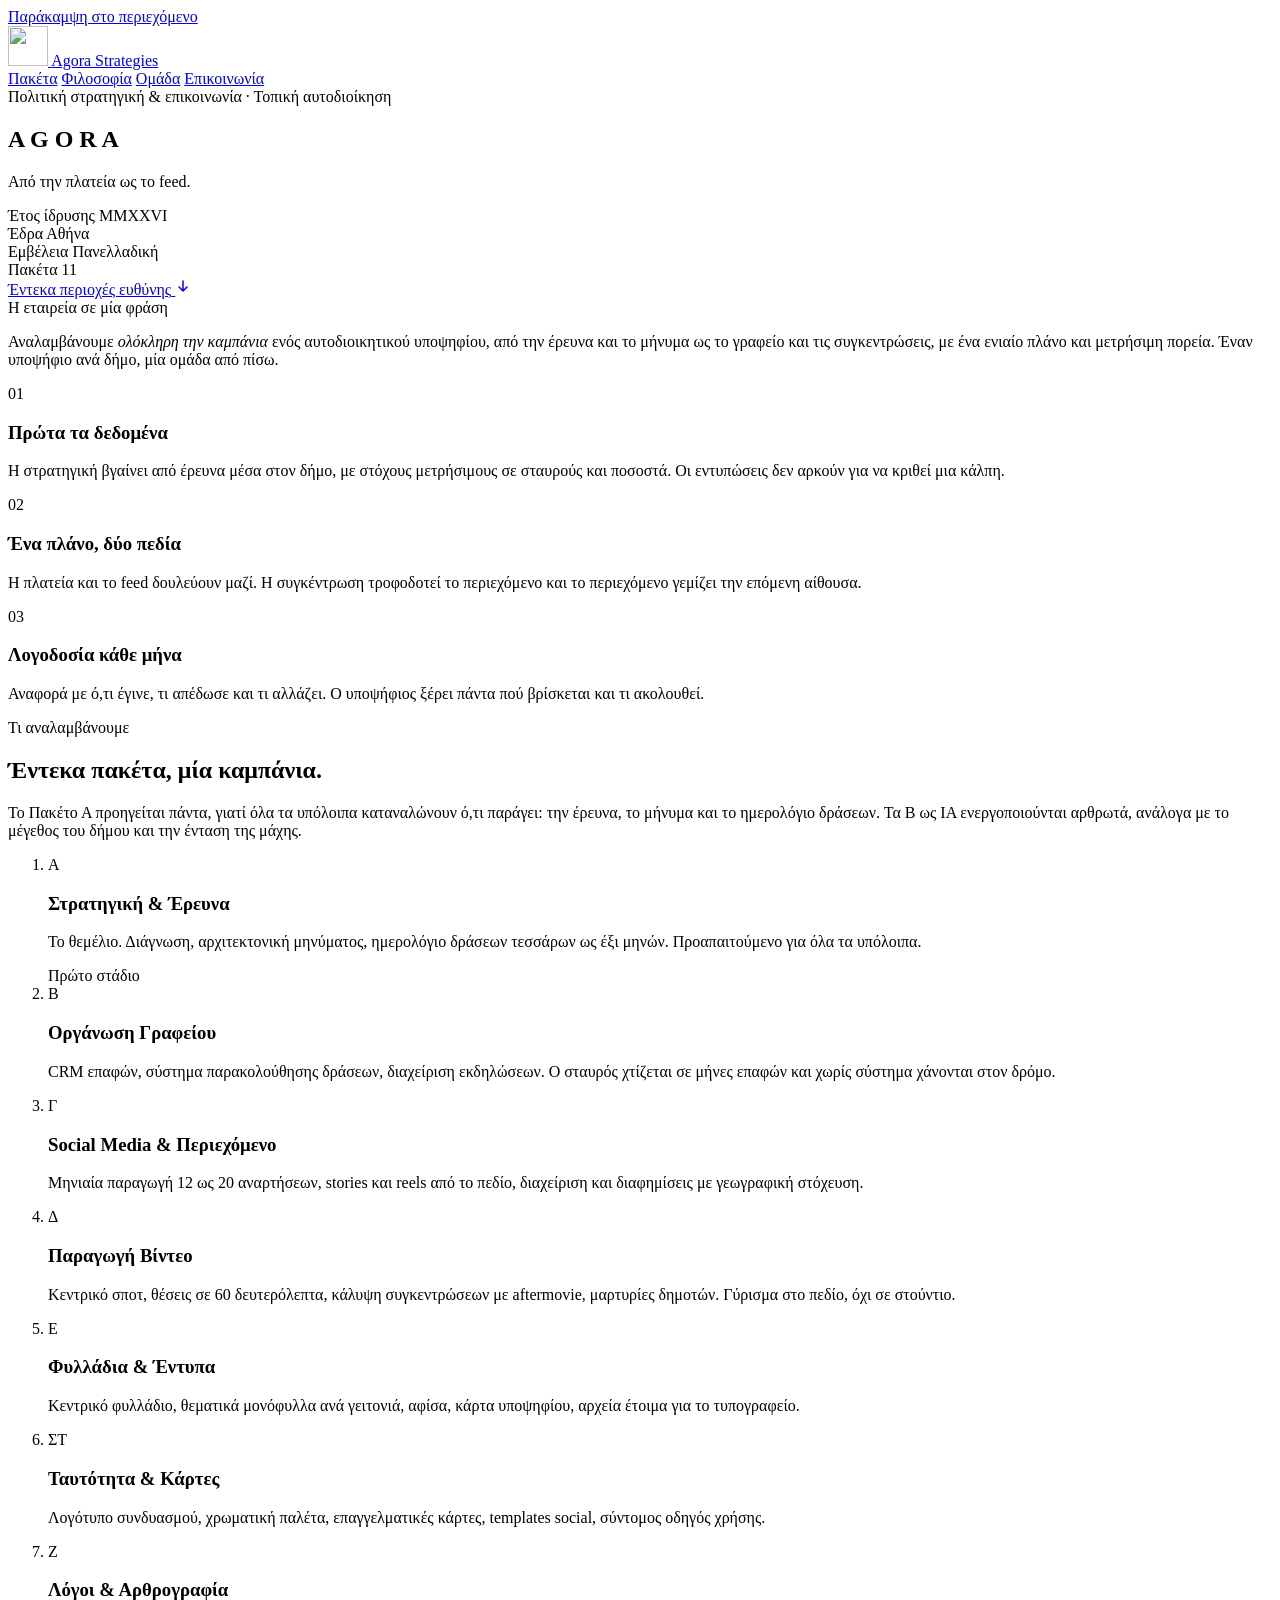
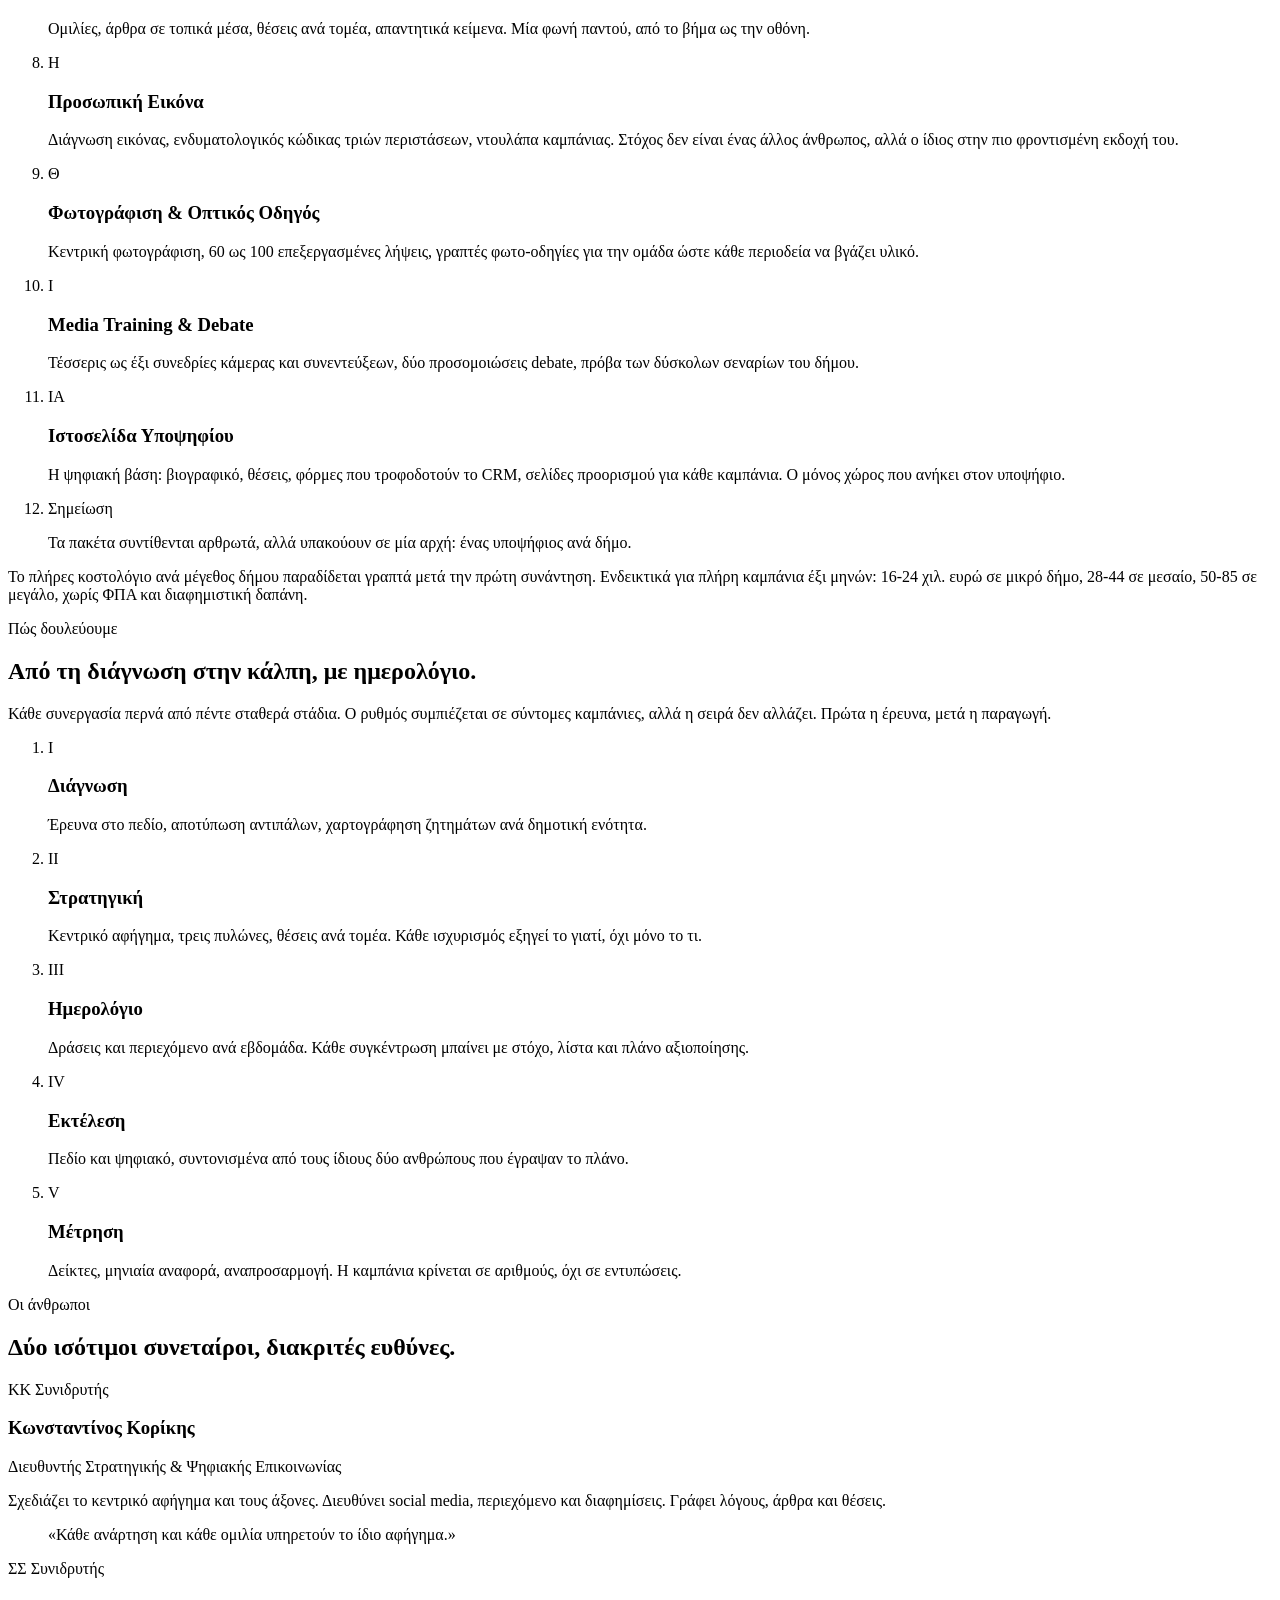
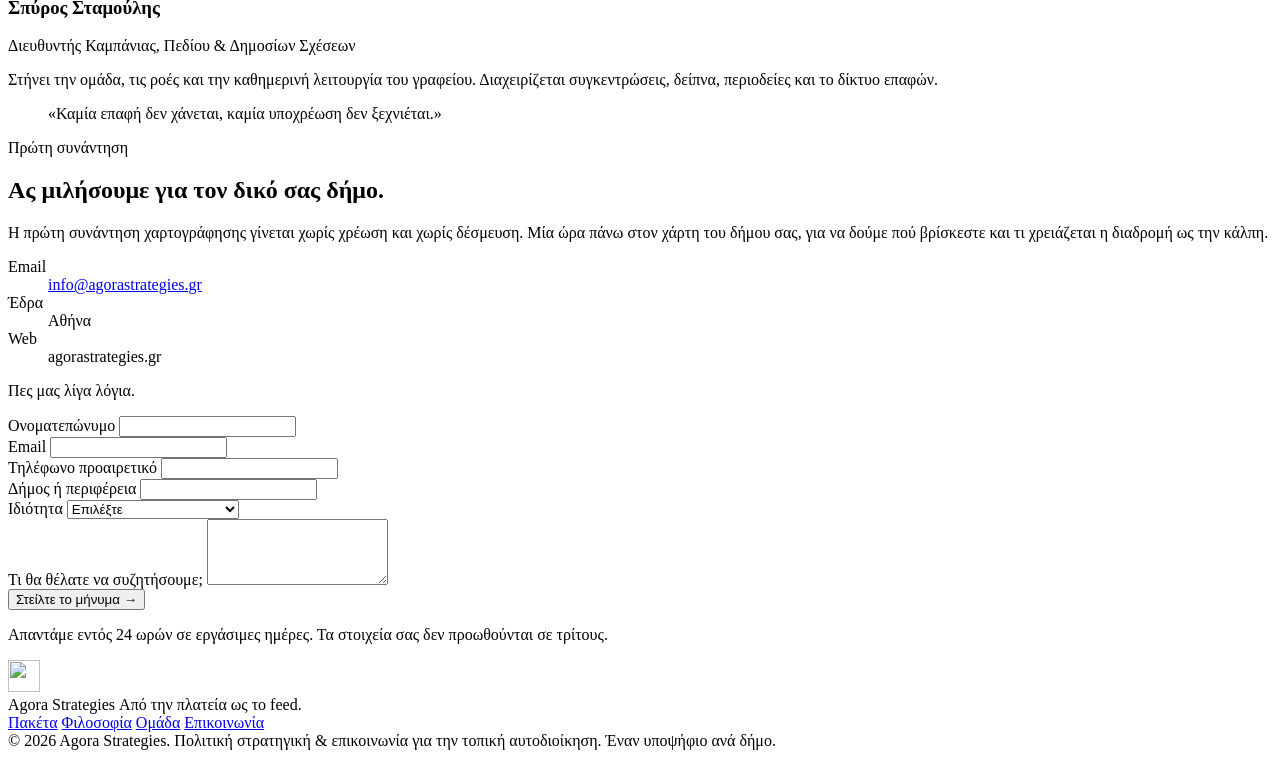
==== site/index.html @ f49c99e2 "Initial commit via Netlify [skip ci]" ====
<!doctype html>
<html lang="el">
<head>
<meta charset="utf-8">
<meta name="viewport" content="width=device-width,initial-scale=1">
<title>AGORA Strategies — Πολιτική στρατηγική και επικοινωνία για την τοπική αυτοδιοίκηση</title>
<meta name="description" content="Η AGORA Strategies αναλαμβάνει ολόκληρη την καμπάνια ενός αυτοδιοικητικού υποψηφίου, από την έρευνα και το μήνυμα ως το γραφείο και τις συγκεντρώσεις. Από την πλατεία ως το feed.">
<meta property="og:title" content="AGORA Strategies">
<meta property="og:description" content="Πολιτική στρατηγική και επικοινωνία για την τοπική αυτοδιοίκηση. Από την πλατεία ως το feed.">
<meta property="og:image" content="/icon-fullcolor.png">
<link rel="icon" type="image/png" href="/icon-petrol.png">
<link rel="preconnect" href="https://fonts.googleapis.com">
<link rel="preconnect" href="https://fonts.gstatic.com" crossorigin>
<link href="https://fonts.googleapis.com/css2?family=Fraunces:opsz,wght@9..144,300;9..144,400;9..144,500;9..144,600;9..144,700&family=Inter:wght@400;500;600&family=JetBrains+Mono:wght@400;500&display=swap" rel="stylesheet">
<link rel="stylesheet" href="/styles.css">
</head>
<body>

<a href="#main" class="skip">Παράκαμψη στο περιεχόμενο</a>

<header class="nav" role="banner">
  <a href="#" class="nav__brand" aria-label="AGORA Strategies, αρχική">
    <img src="/icon-petrol.png" alt="" width="40" height="40">
    <span>Agora Strategies</span>
  </a>
  <nav class="nav__links" aria-label="Κύρια πλοήγηση">
    <a href="#packages">Πακέτα</a>
    <a href="#approach">Φιλοσοφία</a>
    <a href="#team">Ομάδα</a>
    <a href="#contact">Επικοινωνία</a>
  </nav>
</header>

<main id="main">

<!-- HERO: τυπογραφική πλατεία -->
<section class="hero" aria-labelledby="hero-title">
  <div class="hero__plinth" aria-hidden="true">
    <div class="grid-overlay"></div>
  </div>
  <div class="hero__inner">
    <div class="hero__label">
      <span class="dot"></span>
      <span>Πολιτική στρατηγική &amp; επικοινωνία</span>
      <span class="hero__label-sep">·</span>
      <span>Τοπική αυτοδιοίκηση</span>
    </div>
    <h1 id="hero-title" class="hero__word" aria-label="Agora Strategies">
      <span class="hero__word-glyph" data-i="1">A</span>
      <span class="hero__word-glyph" data-i="2">G</span>
      <span class="hero__word-glyph" data-i="3">O</span>
      <span class="hero__word-glyph" data-i="4">R</span>
      <span class="hero__word-glyph" data-i="5">A</span>
    </h1>
    <p class="hero__tagline">Από την πλατεία ως το feed.</p>
    <div class="hero__meta">
      <div class="hero__meta-block">
        <span class="meta-label">Έτος ίδρυσης</span>
        <span class="meta-value">MMXXVI</span>
      </div>
      <div class="hero__meta-block">
        <span class="meta-label">Έδρα</span>
        <span class="meta-value">Αθήνα</span>
      </div>
      <div class="hero__meta-block">
        <span class="meta-label">Εμβέλεια</span>
        <span class="meta-value">Πανελλαδική</span>
      </div>
      <div class="hero__meta-block">
        <span class="meta-label">Πακέτα</span>
        <span class="meta-value">11</span>
      </div>
    </div>
    <a href="#packages" class="hero__cue">
      <span>Έντεκα περιοχές ευθύνης</span>
      <svg width="16" height="16" viewBox="0 0 16 16" aria-hidden="true"><path d="M8 2v10m0 0l4-4m-4 4l-4-4" stroke="currentColor" stroke-width="1.5" fill="none" stroke-linecap="round" stroke-linejoin="round"/></svg>
    </a>
  </div>
</section>

<!-- THESIS: μία φράση που λέει ποιοι είμαστε -->
<section class="thesis" aria-labelledby="thesis-title">
  <div class="thesis__inner">
    <span class="kicker">Η εταιρεία σε μία φράση</span>
    <p id="thesis-title" class="thesis__body">
      Αναλαμβάνουμε <em>ολόκληρη την καμπάνια</em> ενός αυτοδιοικητικού υποψηφίου, από την έρευνα και το μήνυμα ως το γραφείο και τις συγκεντρώσεις, με ένα ενιαίο πλάνο και μετρήσιμη πορεία. Έναν υποψήφιο ανά δήμο, μία ομάδα από πίσω.
    </p>
    <div class="thesis__pillars">
      <div class="pillar">
        <span class="pillar__no">01</span>
        <h3>Πρώτα τα δεδομένα</h3>
        <p>Η στρατηγική βγαίνει από έρευνα μέσα στον δήμο, με στόχους μετρήσιμους σε σταυρούς και ποσοστά. Οι εντυπώσεις δεν αρκούν για να κριθεί μια κάλπη.</p>
      </div>
      <div class="pillar">
        <span class="pillar__no">02</span>
        <h3>Ένα πλάνο, δύο πεδία</h3>
        <p>Η πλατεία και το feed δουλεύουν μαζί. Η συγκέντρωση τροφοδοτεί το περιεχόμενο και το περιεχόμενο γεμίζει την επόμενη αίθουσα.</p>
      </div>
      <div class="pillar">
        <span class="pillar__no">03</span>
        <h3>Λογοδοσία κάθε μήνα</h3>
        <p>Αναφορά με ό,τι έγινε, τι απέδωσε και τι αλλάζει. Ο υποψήφιος ξέρει πάντα πού βρίσκεται και τι ακολουθεί.</p>
      </div>
    </div>
  </div>
</section>

<!-- PACKAGES: 11 πακέτα ως κατάλογος -->
<section class="packages" id="packages" aria-labelledby="packages-title">
  <div class="packages__head">
    <span class="kicker kicker--terra">Τι αναλαμβάνουμε</span>
    <h2 id="packages-title">Έντεκα πακέτα, μία καμπάνια.</h2>
    <p class="packages__intro">Το Πακέτο Α προηγείται πάντα, γιατί όλα τα υπόλοιπα καταναλώνουν ό,τι παράγει: την έρευνα, το μήνυμα και το ημερολόγιο δράσεων. Τα Β ως ΙΑ ενεργοποιούνται αρθρωτά, ανάλογα με το μέγεθος του δήμου και την ένταση της μάχης.</p>
  </div>
  <ol class="packages__list" role="list">
    <li class="pkg pkg--anchor">
      <span class="pkg__letter">Α</span>
      <h3 class="pkg__title">Στρατηγική &amp; Έρευνα</h3>
      <p class="pkg__body">Το θεμέλιο. Διάγνωση, αρχιτεκτονική μηνύματος, ημερολόγιο δράσεων τεσσάρων ως έξι μηνών. Προαπαιτούμενο για όλα τα υπόλοιπα.</p>
      <span class="pkg__tag">Πρώτο στάδιο</span>
    </li>
    <li class="pkg">
      <span class="pkg__letter">Β</span>
      <h3 class="pkg__title">Οργάνωση Γραφείου</h3>
      <p class="pkg__body">CRM επαφών, σύστημα παρακολούθησης δράσεων, διαχείριση εκδηλώσεων. Ο σταυρός χτίζεται σε μήνες επαφών και χωρίς σύστημα χάνονται στον δρόμο.</p>
    </li>
    <li class="pkg">
      <span class="pkg__letter">Γ</span>
      <h3 class="pkg__title">Social Media &amp; Περιεχόμενο</h3>
      <p class="pkg__body">Μηνιαία παραγωγή 12 ως 20 αναρτήσεων, stories και reels από το πεδίο, διαχείριση και διαφημίσεις με γεωγραφική στόχευση.</p>
    </li>
    <li class="pkg">
      <span class="pkg__letter">Δ</span>
      <h3 class="pkg__title">Παραγωγή Βίντεο</h3>
      <p class="pkg__body">Κεντρικό σποτ, θέσεις σε 60 δευτερόλεπτα, κάλυψη συγκεντρώσεων με aftermovie, μαρτυρίες δημοτών. Γύρισμα στο πεδίο, όχι σε στούντιο.</p>
    </li>
    <li class="pkg">
      <span class="pkg__letter">Ε</span>
      <h3 class="pkg__title">Φυλλάδια &amp; Έντυπα</h3>
      <p class="pkg__body">Κεντρικό φυλλάδιο, θεματικά μονόφυλλα ανά γειτονιά, αφίσα, κάρτα υποψηφίου, αρχεία έτοιμα για το τυπογραφείο.</p>
    </li>
    <li class="pkg">
      <span class="pkg__letter">ΣΤ</span>
      <h3 class="pkg__title">Ταυτότητα &amp; Κάρτες</h3>
      <p class="pkg__body">Λογότυπο συνδυασμού, χρωματική παλέτα, επαγγελματικές κάρτες, templates social, σύντομος οδηγός χρήσης.</p>
    </li>
    <li class="pkg">
      <span class="pkg__letter">Ζ</span>
      <h3 class="pkg__title">Λόγοι &amp; Αρθρογραφία</h3>
      <p class="pkg__body">Ομιλίες, άρθρα σε τοπικά μέσα, θέσεις ανά τομέα, απαντητικά κείμενα. Μία φωνή παντού, από το βήμα ως την οθόνη.</p>
    </li>
    <li class="pkg">
      <span class="pkg__letter">Η</span>
      <h3 class="pkg__title">Προσωπική Εικόνα</h3>
      <p class="pkg__body">Διάγνωση εικόνας, ενδυματολογικός κώδικας τριών περιστάσεων, ντουλάπα καμπάνιας. Στόχος δεν είναι ένας άλλος άνθρωπος, αλλά ο ίδιος στην πιο φροντισμένη εκδοχή του.</p>
    </li>
    <li class="pkg">
      <span class="pkg__letter">Θ</span>
      <h3 class="pkg__title">Φωτογράφιση &amp; Οπτικός Οδηγός</h3>
      <p class="pkg__body">Κεντρική φωτογράφιση, 60 ως 100 επεξεργασμένες λήψεις, γραπτές φωτο-οδηγίες για την ομάδα ώστε κάθε περιοδεία να βγάζει υλικό.</p>
    </li>
    <li class="pkg">
      <span class="pkg__letter">Ι</span>
      <h3 class="pkg__title">Media Training &amp; Debate</h3>
      <p class="pkg__body">Τέσσερις ως έξι συνεδρίες κάμερας και συνεντεύξεων, δύο προσομοιώσεις debate, πρόβα των δύσκολων σεναρίων του δήμου.</p>
    </li>
    <li class="pkg">
      <span class="pkg__letter">ΙΑ</span>
      <h3 class="pkg__title">Ιστοσελίδα Υποψηφίου</h3>
      <p class="pkg__body">Η ψηφιακή βάση: βιογραφικό, θέσεις, φόρμες που τροφοδοτούν το CRM, σελίδες προορισμού για κάθε καμπάνια. Ο μόνος χώρος που ανήκει στον υποψήφιο.</p>
    </li>
    <li class="pkg pkg--info" aria-hidden="true">
      <span class="pkg__info-label">Σημείωση</span>
      <p>Τα πακέτα συντίθενται αρθρωτά, αλλά υπακούουν σε μία αρχή: ένας υποψήφιος ανά δήμο.</p>
    </li>
  </ol>
  <div class="packages__foot">
    <p>Το πλήρες κοστολόγιο ανά μέγεθος δήμου παραδίδεται γραπτά μετά την πρώτη συνάντηση. Ενδεικτικά για πλήρη καμπάνια έξι μηνών: 16-24 χιλ. ευρώ σε μικρό δήμο, 28-44 σε μεσαίο, 50-85 σε μεγάλο, χωρίς ΦΠΑ και διαφημιστική δαπάνη.</p>
  </div>
</section>

<!-- APPROACH: πώς δουλεύουμε στην πράξη -->
<section class="approach" id="approach" aria-labelledby="approach-title">
  <div class="approach__inner">
    <div class="approach__col approach__col--lead">
      <span class="kicker">Πώς δουλεύουμε</span>
      <h2 id="approach-title">Από τη διάγνωση στην κάλπη, με ημερολόγιο.</h2>
      <p>Κάθε συνεργασία περνά από πέντε σταθερά στάδια. Ο ρυθμός συμπιέζεται σε σύντομες καμπάνιες, αλλά η σειρά δεν αλλάζει. Πρώτα η έρευνα, μετά η παραγωγή.</p>
    </div>
    <ol class="approach__steps" role="list">
      <li>
        <span class="step__no">I</span>
        <div>
          <h3>Διάγνωση</h3>
          <p>Έρευνα στο πεδίο, αποτύπωση αντιπάλων, χαρτογράφηση ζητημάτων ανά δημοτική ενότητα.</p>
        </div>
      </li>
      <li>
        <span class="step__no">II</span>
        <div>
          <h3>Στρατηγική</h3>
          <p>Κεντρικό αφήγημα, τρεις πυλώνες, θέσεις ανά τομέα. Κάθε ισχυρισμός εξηγεί το γιατί, όχι μόνο το τι.</p>
        </div>
      </li>
      <li>
        <span class="step__no">III</span>
        <div>
          <h3>Ημερολόγιο</h3>
          <p>Δράσεις και περιεχόμενο ανά εβδομάδα. Κάθε συγκέντρωση μπαίνει με στόχο, λίστα και πλάνο αξιοποίησης.</p>
        </div>
      </li>
      <li>
        <span class="step__no">IV</span>
        <div>
          <h3>Εκτέλεση</h3>
          <p>Πεδίο και ψηφιακό, συντονισμένα από τους ίδιους δύο ανθρώπους που έγραψαν το πλάνο.</p>
        </div>
      </li>
      <li>
        <span class="step__no">V</span>
        <div>
          <h3>Μέτρηση</h3>
          <p>Δείκτες, μηνιαία αναφορά, αναπροσαρμογή. Η καμπάνια κρίνεται σε αριθμούς, όχι σε εντυπώσεις.</p>
        </div>
      </li>
    </ol>
  </div>
</section>

<!-- TEAM -->
<section class="team" id="team" aria-labelledby="team-title">
  <span class="kicker">Οι άνθρωποι</span>
  <h2 id="team-title">Δύο ισότιμοι συνεταίροι, διακριτές ευθύνες.</h2>
  <div class="team__cards">
    <article class="person">
      <div class="person__id">
        <span class="person__mono">ΚΚ</span>
        <span class="person__role">Συνιδρυτής</span>
      </div>
      <h3>Κωνσταντίνος Κορίκης</h3>
      <p class="person__title">Διευθυντής Στρατηγικής &amp; Ψηφιακής Επικοινωνίας</p>
      <p class="person__body">Σχεδιάζει το κεντρικό αφήγημα και τους άξονες. Διευθύνει social media, περιεχόμενο και διαφημίσεις. Γράφει λόγους, άρθρα και θέσεις.</p>
      <blockquote>«Κάθε ανάρτηση και κάθε ομιλία υπηρετούν το ίδιο αφήγημα.»</blockquote>
    </article>
    <article class="person">
      <div class="person__id">
        <span class="person__mono">ΣΣ</span>
        <span class="person__role">Συνιδρυτής</span>
      </div>
      <h3>Σπύρος Σταμούλης</h3>
      <p class="person__title">Διευθυντής Καμπάνιας, Πεδίου &amp; Δημοσίων Σχέσεων</p>
      <p class="person__body">Στήνει την ομάδα, τις ροές και την καθημερινή λειτουργία του γραφείου. Διαχειρίζεται συγκεντρώσεις, δείπνα, περιοδείες και το δίκτυο επαφών.</p>
      <blockquote>«Καμία επαφή δεν χάνεται, καμία υποχρέωση δεν ξεχνιέται.»</blockquote>
    </article>
  </div>
</section>

<!-- CONTACT -->
<section class="contact" id="contact" aria-labelledby="contact-title">
  <div class="contact__inner">
    <div class="contact__lead">
      <span class="kicker kicker--sand">Πρώτη συνάντηση</span>
      <h2 id="contact-title">Ας μιλήσουμε για τον δικό σας δήμο.</h2>
      <p>Η πρώτη συνάντηση χαρτογράφησης γίνεται χωρίς χρέωση και χωρίς δέσμευση. Μία ώρα πάνω στον χάρτη του δήμου σας, για να δούμε πού βρίσκεστε και τι χρειάζεται η διαδρομή ως την κάλπη.</p>
      <dl class="contact__details">
        <div><dt>Email</dt><dd><a href="mailto:info@agorastrategies.gr">info@agorastrategies.gr</a></dd></div>
        <div><dt>Έδρα</dt><dd>Αθήνα</dd></div>
        <div><dt>Web</dt><dd>agorastrategies.gr</dd></div>
      </dl>
    </div>
    <form
      class="contact__form"
      name="contact"
      method="POST"
      data-netlify="true"
      data-netlify-honeypot="bot-field"
      action="/thanks.html"
      aria-labelledby="form-title"
    >
      <p class="form__title" id="form-title">Πες μας λίγα λόγια.</p>
      <input type="hidden" name="form-name" value="contact">
      <p class="hp" hidden aria-hidden="true">
        <label>Μην το συμπληρώσεις: <input name="bot-field"></label>
      </p>
      <div class="field">
        <label for="f-name">Ονοματεπώνυμο</label>
        <input id="f-name" name="name" type="text" required autocomplete="name">
      </div>
      <div class="field-row">
        <div class="field">
          <label for="f-email">Email</label>
          <input id="f-email" name="email" type="email" required autocomplete="email">
        </div>
        <div class="field">
          <label for="f-phone">Τηλέφωνο <span class="opt">προαιρετικό</span></label>
          <input id="f-phone" name="phone" type="tel" autocomplete="tel">
        </div>
      </div>
      <div class="field-row">
        <div class="field">
          <label for="f-municipality">Δήμος ή περιφέρεια</label>
          <input id="f-municipality" name="municipality" type="text" required>
        </div>
        <div class="field">
          <label for="f-role">Ιδιότητα</label>
          <select id="f-role" name="role" required>
            <option value="">Επιλέξτε</option>
            <option>Υποψήφιος/α δήμαρχος</option>
            <option>Επικεφαλής συνδυασμού</option>
            <option>Δημοτικός σύμβουλος</option>
            <option>Στέλεχος ομάδας</option>
            <option>Άλλο</option>
          </select>
        </div>
      </div>
      <div class="field">
        <label for="f-message">Τι θα θέλατε να συζητήσουμε;</label>
        <textarea id="f-message" name="message" rows="4" required></textarea>
      </div>
      <button type="submit" class="btn">Στείλτε το μήνυμα <span aria-hidden="true">→</span></button>
      <p class="form__note">Απαντάμε εντός 24 ωρών σε εργάσιμες ημέρες. Τα στοιχεία σας δεν προωθούνται σε τρίτους.</p>
    </form>
  </div>
</section>

</main>

<footer class="foot" role="contentinfo">
  <div class="foot__top">
    <div class="foot__brand">
      <img src="/icon-petrol.png" alt="" width="32" height="32">
      <div>
        <span class="foot__name">Agora Strategies</span>
        <span class="foot__sub">Από την πλατεία ως το feed.</span>
      </div>
    </div>
    <nav class="foot__links" aria-label="Υποσέλιδο">
      <a href="#packages">Πακέτα</a>
      <a href="#approach">Φιλοσοφία</a>
      <a href="#team">Ομάδα</a>
      <a href="#contact">Επικοινωνία</a>
    </nav>
  </div>
  <div class="foot__bottom">
    <span>© 2026 Agora Strategies. Πολιτική στρατηγική &amp; επικοινωνία για την τοπική αυτοδιοίκηση.</span>
    <span class="foot__hairline" aria-hidden="true"></span>
    <span>Έναν υποψήφιο ανά δήμο.</span>
  </div>
</footer>

</body>
</html>
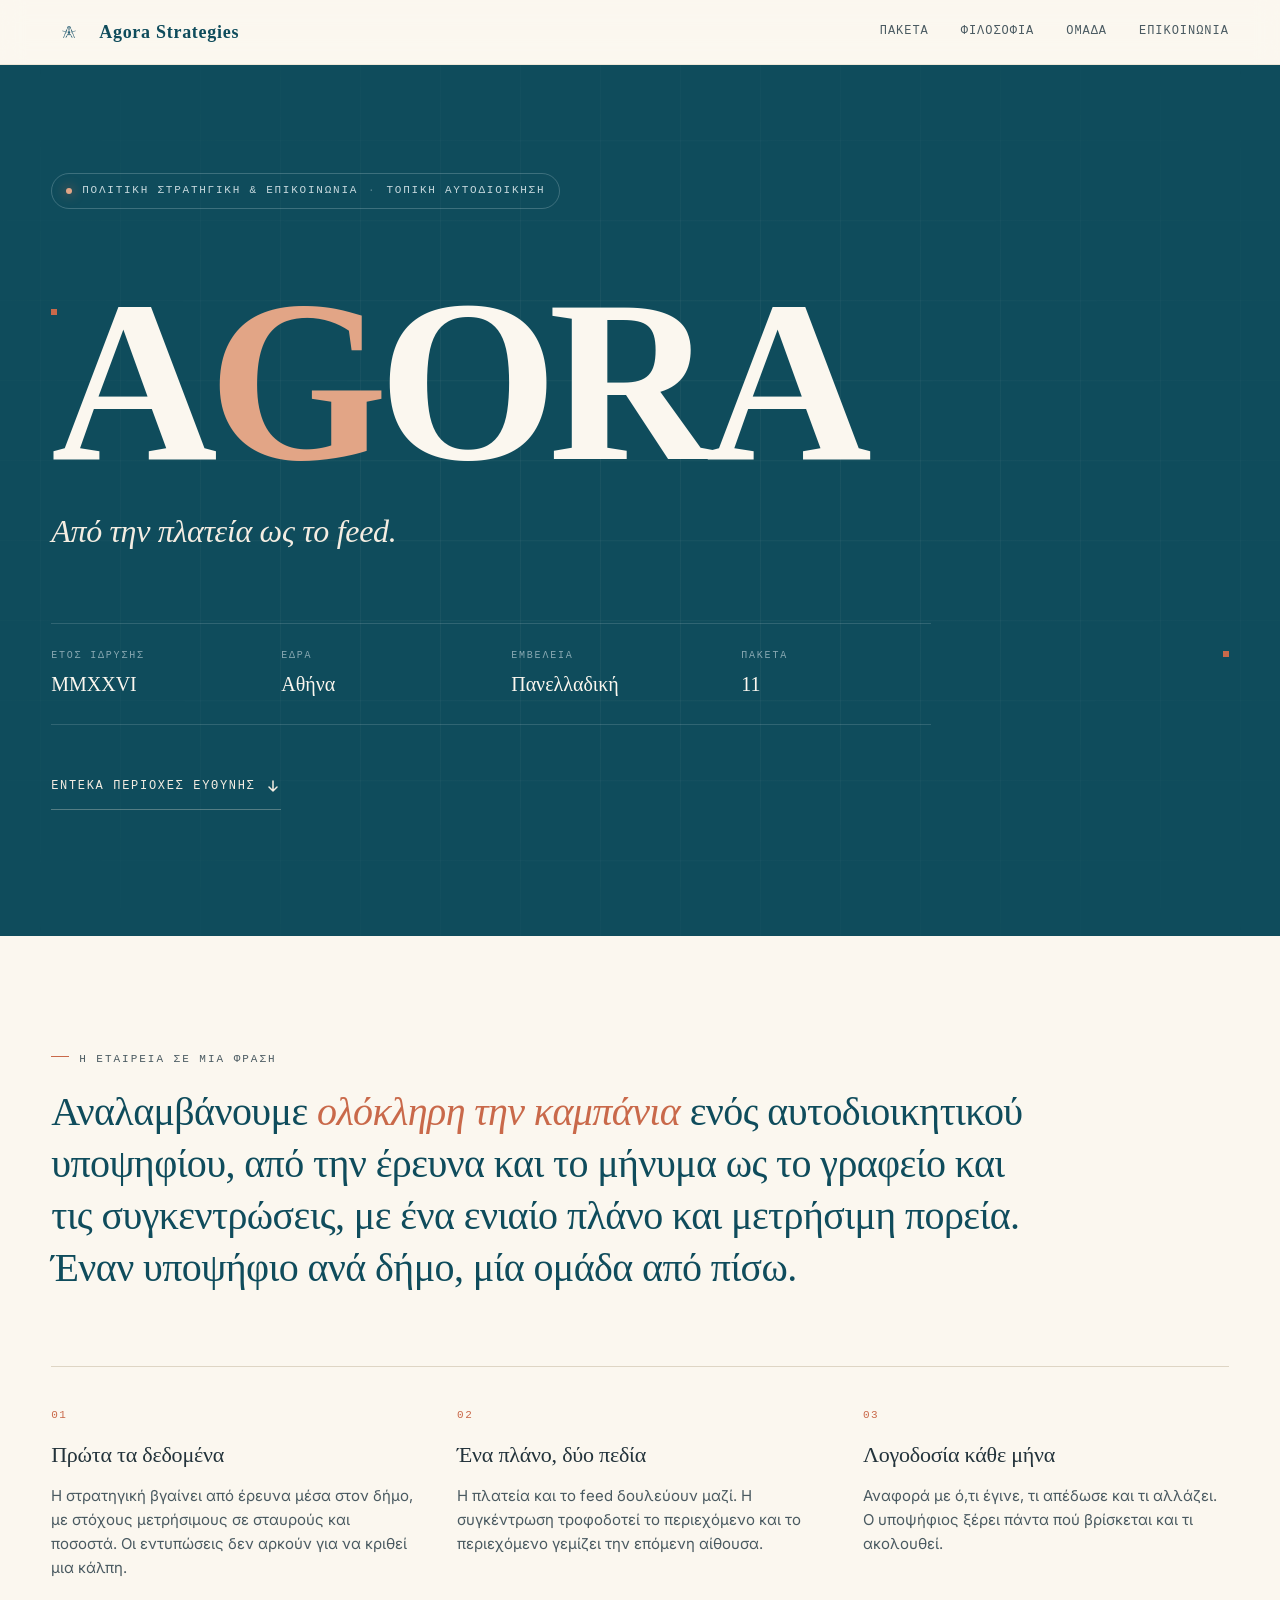
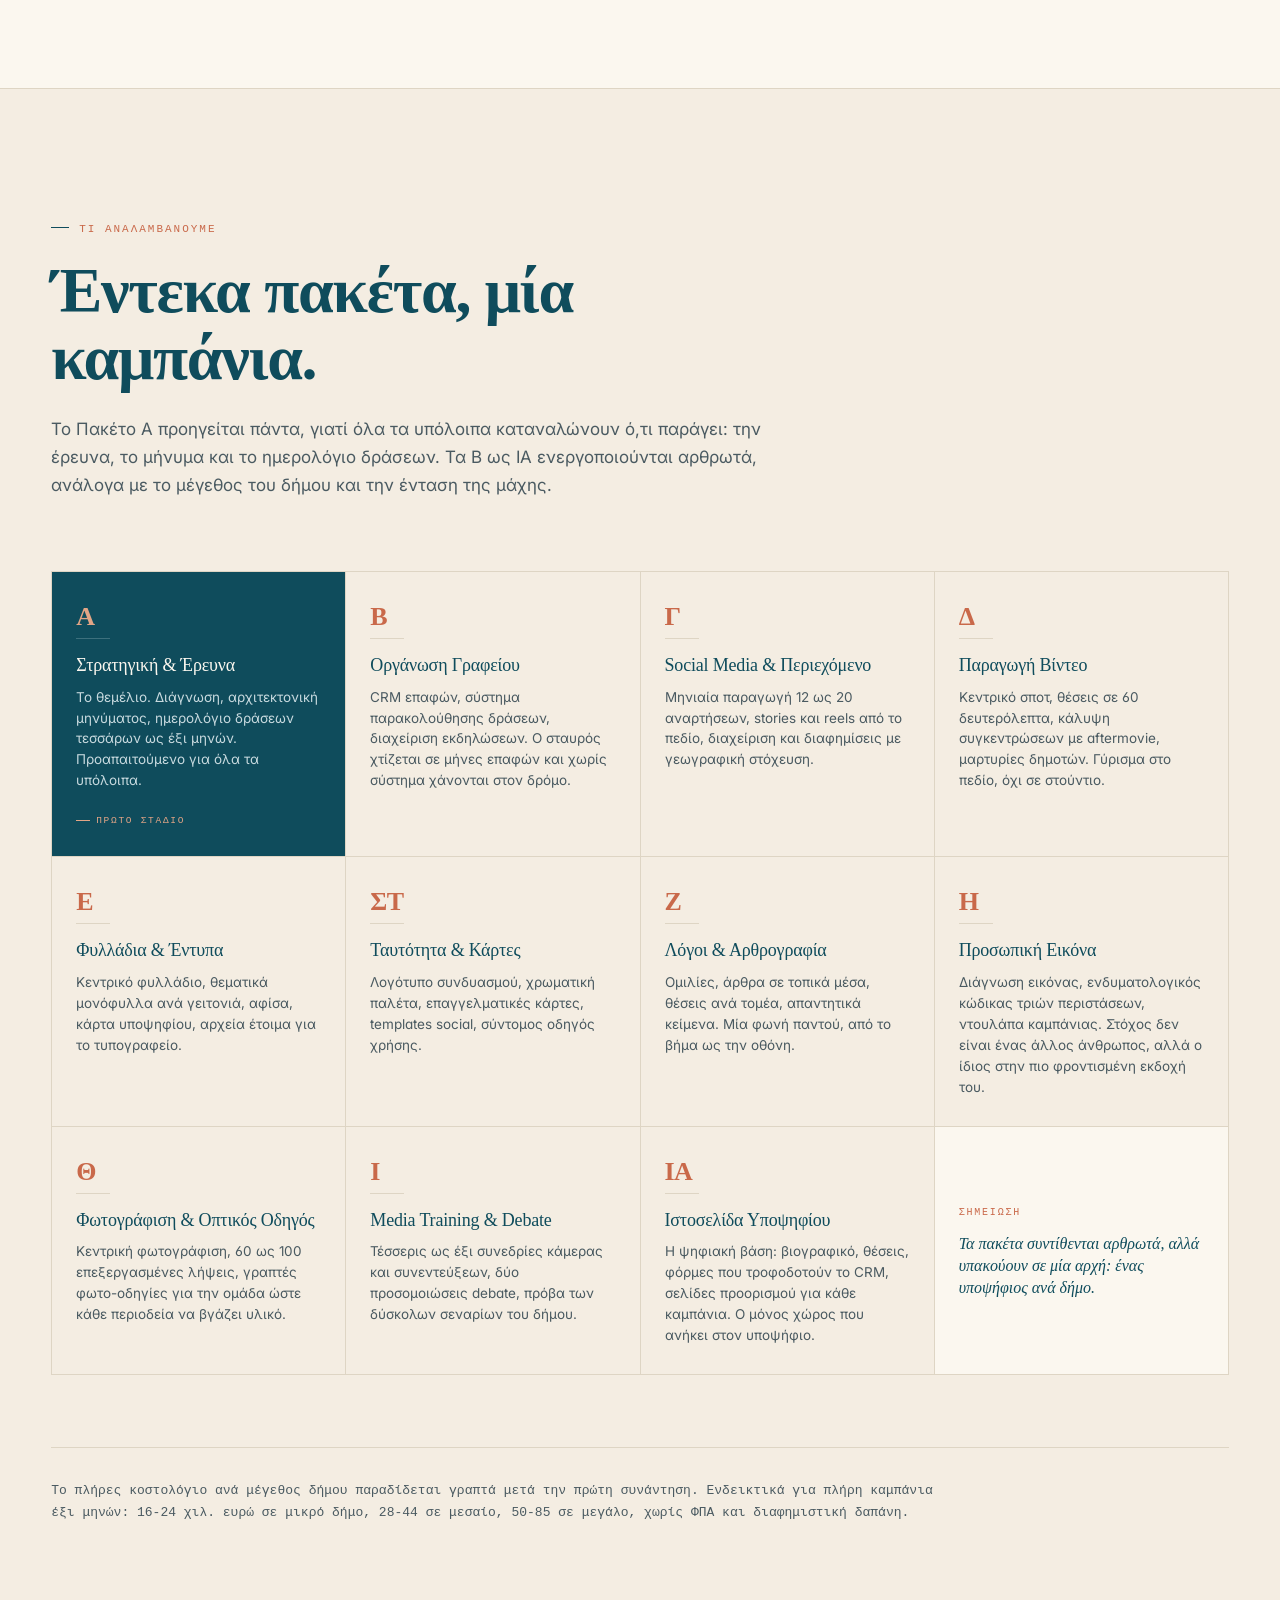
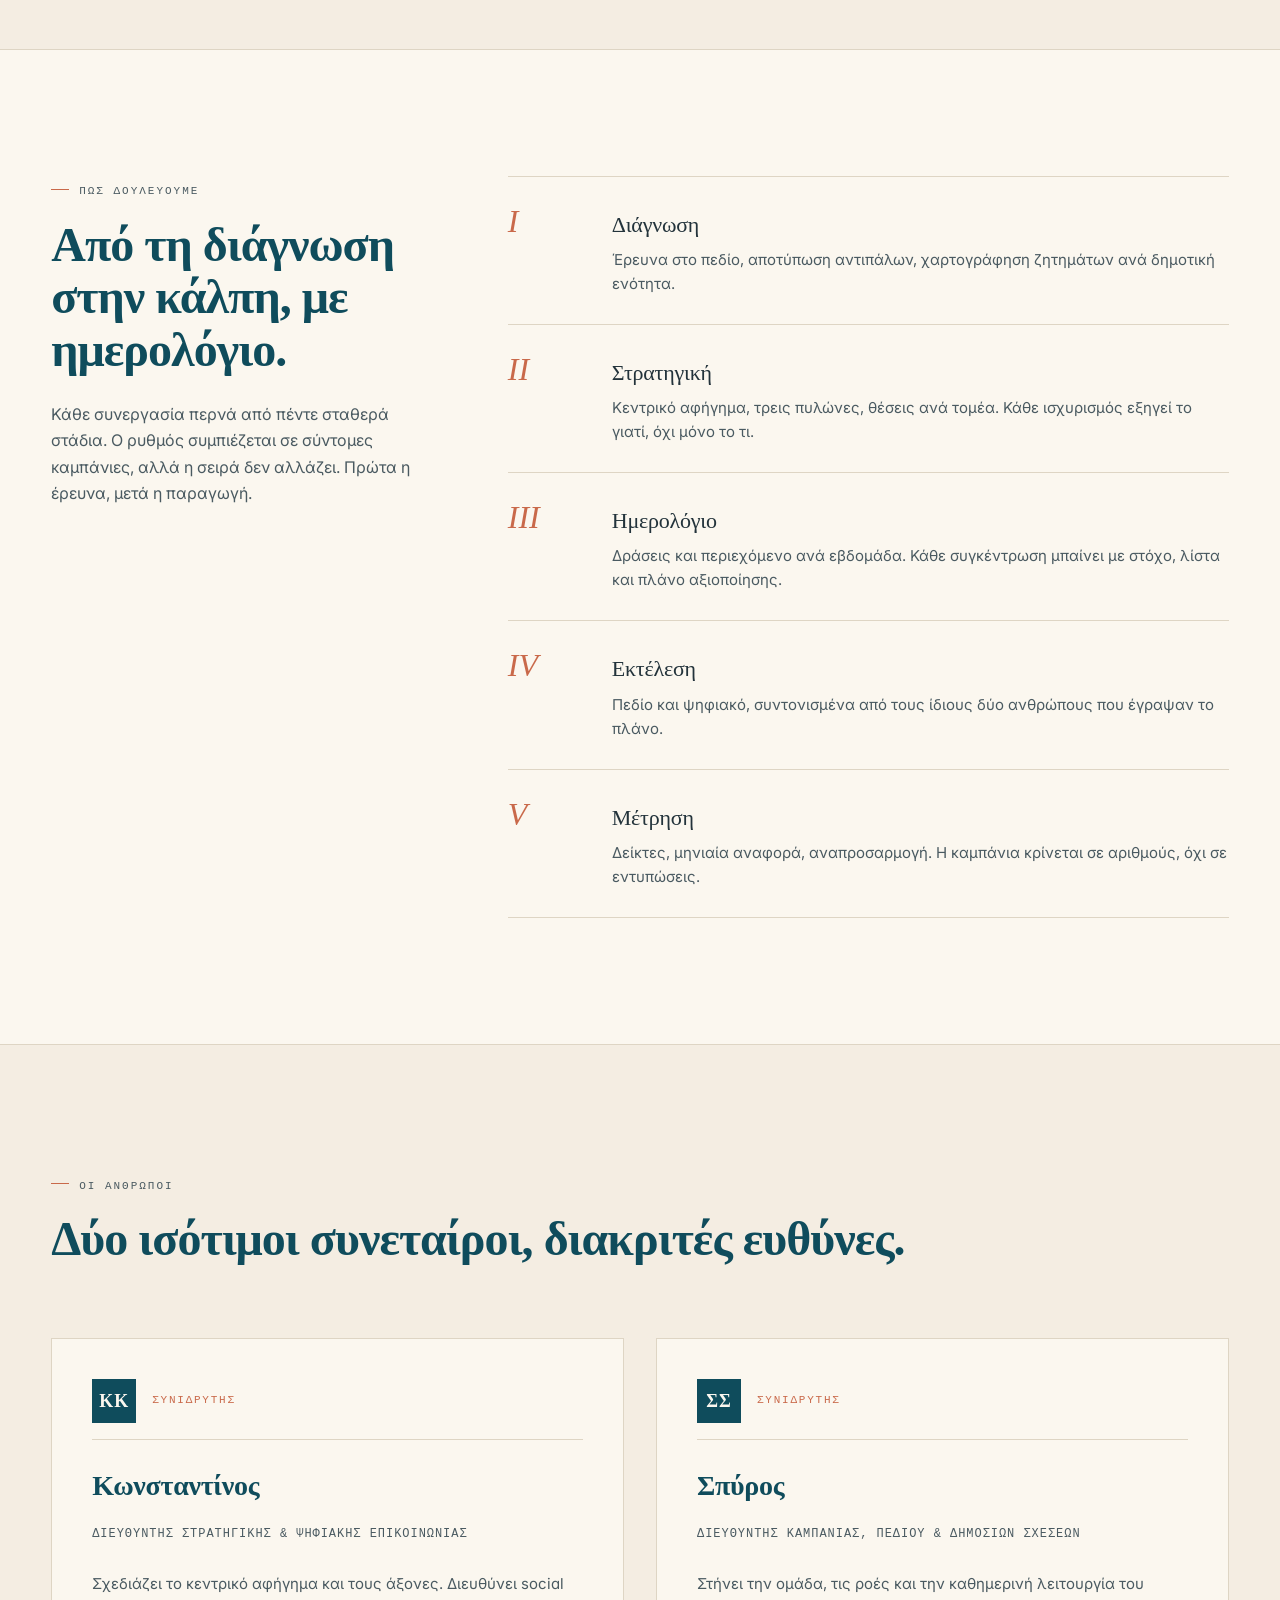
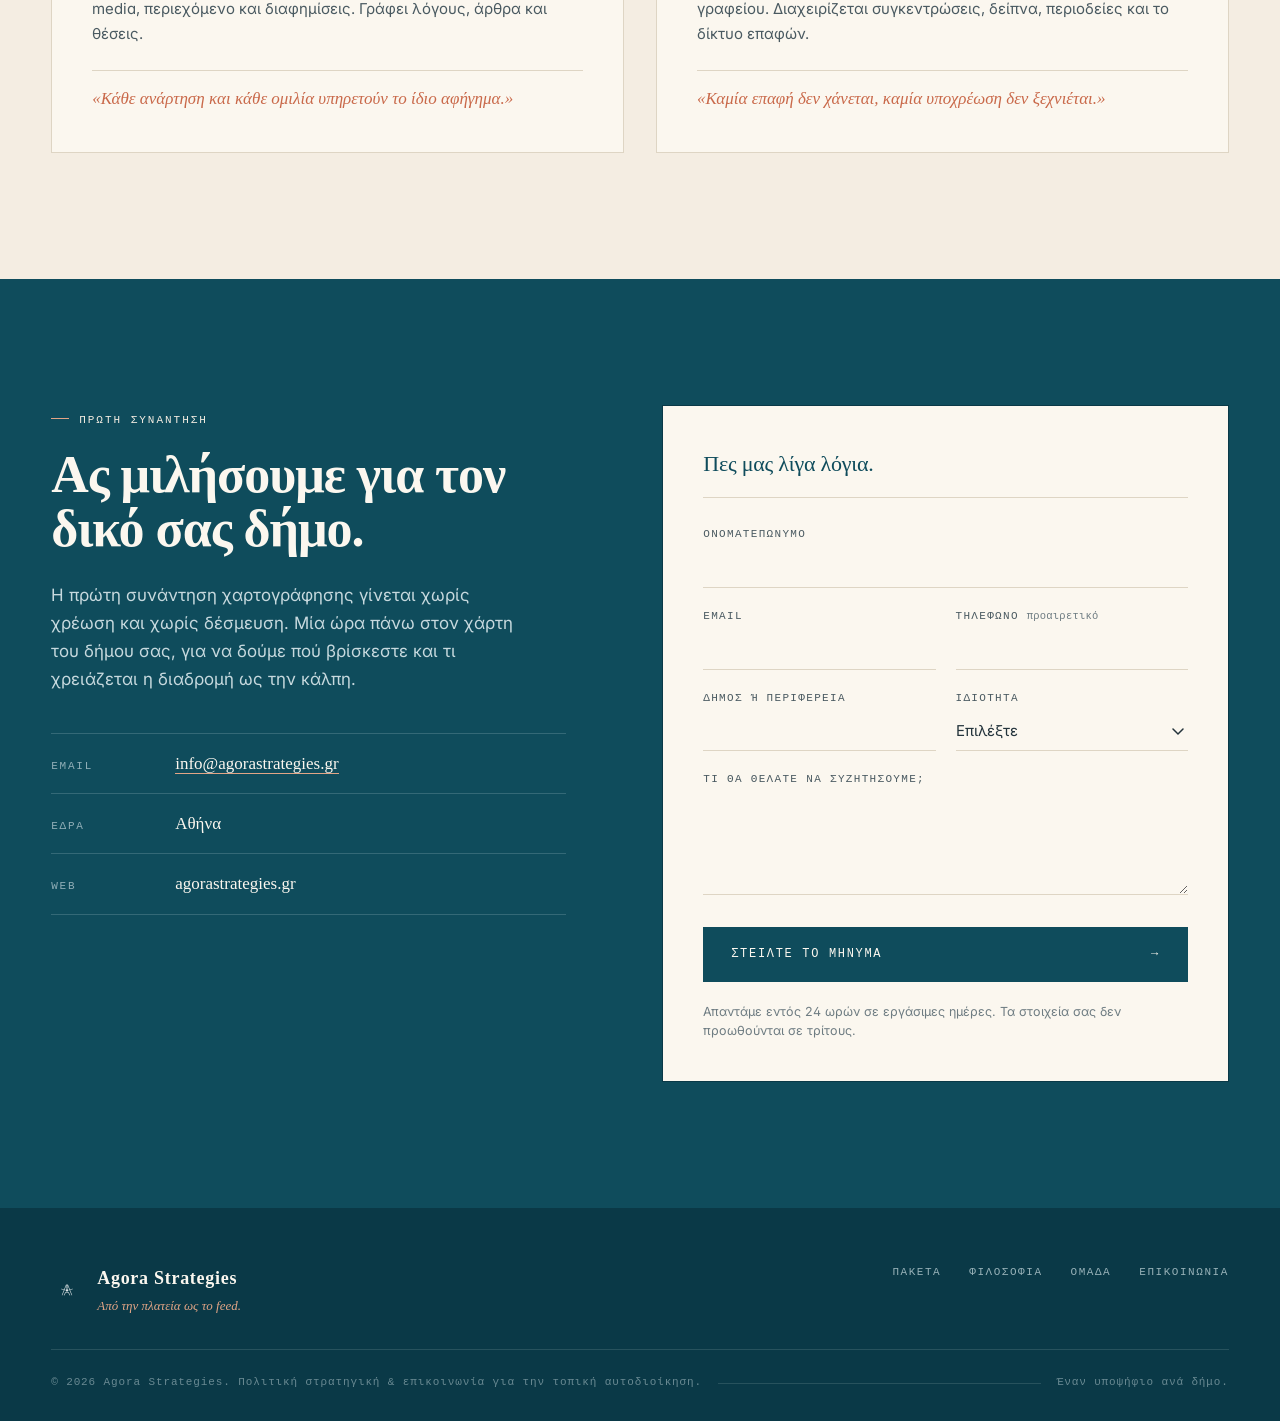
==== commit 244ce889: "Add files via upload" ====
--- a/site/index.html
+++ b/site/index.html
@@ -237,7 +237,7 @@
         <span class="person__mono">ΚΚ</span>
         <span class="person__role">Συνιδρυτής</span>
       </div>
-      <h3>Κωνσταντίνος Κορίκης</h3>
+      <h3>Κωνσταντίνος</h3>
       <p class="person__title">Διευθυντής Στρατηγικής &amp; Ψηφιακής Επικοινωνίας</p>
       <p class="person__body">Σχεδιάζει το κεντρικό αφήγημα και τους άξονες. Διευθύνει social media, περιεχόμενο και διαφημίσεις. Γράφει λόγους, άρθρα και θέσεις.</p>
       <blockquote>«Κάθε ανάρτηση και κάθε ομιλία υπηρετούν το ίδιο αφήγημα.»</blockquote>
@@ -247,7 +247,7 @@
         <span class="person__mono">ΣΣ</span>
         <span class="person__role">Συνιδρυτής</span>
       </div>
-      <h3>Σπύρος Σταμούλης</h3>
+      <h3>Σπύρος</h3>
       <p class="person__title">Διευθυντής Καμπάνιας, Πεδίου &amp; Δημοσίων Σχέσεων</p>
       <p class="person__body">Στήνει την ομάδα, τις ροές και την καθημερινή λειτουργία του γραφείου. Διαχειρίζεται συγκεντρώσεις, δείπνα, περιοδείες και το δίκτυο επαφών.</p>
       <blockquote>«Καμία επαφή δεν χάνεται, καμία υποχρέωση δεν ξεχνιέται.»</blockquote>
--- a/styles.css
+++ b/styles.css
@@ -0,0 +1,1025 @@
+/* ============================================================
+   AGORA STRATEGIES — design system
+   Direction: editorial / civic poster
+   Signature: typographic plaza + plaza-cadastral grid motif
+   ============================================================ */
+
+:root {
+  /* Brand palette (locked) */
+  --petrol: #0F4C5C;
+  --petrol-deep: #0A3947;
+  --petrol-soft: #1A6276;
+  --terra: #C9694A;
+  --terra-soft: #E2A586;
+  --sand: #F4EDE2;
+  --sand-warm: #EFE6D6;
+  --paper: #FBF7EF;
+  --ink: #23333B;
+  --ink-soft: #4A5A61;
+  --muted: #6E7C82;
+  --pale: #C7D9DE;
+  --line: #DED5C4;
+  --line-faint: #EEE7D8;
+
+  /* Type */
+  --f-display: "Fraunces", "Roboto Slab", Georgia, serif;
+  --f-body: "Inter", -apple-system, BlinkMacSystemFont, "Segoe UI", sans-serif;
+  --f-mono: "JetBrains Mono", ui-monospace, "SF Mono", Menlo, monospace;
+
+  /* Scale */
+  --maxw: 1280px;
+  --pad-x: clamp(20px, 4vw, 56px);
+  --space-xs: 6px;
+  --space-sm: 12px;
+  --space-md: 24px;
+  --space-lg: 48px;
+  --space-xl: 96px;
+  --space-2xl: 144px;
+}
+
+/* ============================================================
+   Reset + base
+   ============================================================ */
+
+*, *::before, *::after { box-sizing: border-box; }
+html { -webkit-text-size-adjust: 100%; scroll-behavior: smooth; }
+@media (prefers-reduced-motion: reduce) {
+  html { scroll-behavior: auto; }
+  *, *::before, *::after { animation-duration: 0.01ms !important; transition-duration: 0.01ms !important; }
+}
+
+body {
+  margin: 0;
+  font-family: var(--f-body);
+  font-size: 16px;
+  line-height: 1.6;
+  color: var(--ink);
+  background: var(--paper);
+  font-feature-settings: "ss01", "cv11";
+  -webkit-font-smoothing: antialiased;
+}
+
+img { max-width: 100%; height: auto; display: block; }
+a { color: inherit; text-decoration: none; }
+button { font: inherit; cursor: pointer; }
+
+::selection { background: var(--terra); color: var(--paper); }
+
+.skip {
+  position: absolute; left: -9999px; top: 8px;
+  background: var(--petrol); color: var(--paper);
+  padding: 12px 18px; border-radius: 4px;
+  font-family: var(--f-mono); font-size: 13px;
+}
+.skip:focus { left: 16px; z-index: 9999; }
+
+:focus-visible {
+  outline: 2px solid var(--terra);
+  outline-offset: 3px;
+  border-radius: 2px;
+}
+
+/* ============================================================
+   Shared atoms
+   ============================================================ */
+
+.kicker {
+  display: inline-block;
+  font-family: var(--f-mono);
+  font-size: 11px;
+  font-weight: 500;
+  letter-spacing: 0.18em;
+  text-transform: uppercase;
+  color: var(--ink-soft);
+  margin-bottom: 18px;
+}
+.kicker::before {
+  content: "";
+  display: inline-block;
+  width: 18px;
+  height: 1px;
+  background: var(--terra);
+  vertical-align: middle;
+  margin-right: 10px;
+  transform: translateY(-2px);
+}
+.kicker--terra { color: var(--terra); }
+.kicker--terra::before { background: var(--petrol); }
+.kicker--sand { color: var(--sand); }
+.kicker--sand::before { background: var(--terra-soft); }
+
+/* ============================================================
+   Nav
+   ============================================================ */
+
+.nav {
+  position: sticky;
+  top: 0;
+  z-index: 50;
+  display: flex;
+  align-items: center;
+  justify-content: space-between;
+  padding: 14px var(--pad-x);
+  background: rgba(251, 247, 239, 0.88);
+  backdrop-filter: blur(12px);
+  -webkit-backdrop-filter: blur(12px);
+  border-bottom: 1px solid var(--line-faint);
+}
+
+.nav__brand {
+  display: flex; align-items: center; gap: 12px;
+  font-family: var(--f-display);
+  font-weight: 600;
+  font-size: 18px;
+  letter-spacing: 0.04em;
+  color: var(--petrol);
+  font-variation-settings: "opsz" 14;
+}
+.nav__brand img { width: 36px; height: 36px; }
+
+.nav__links {
+  display: flex; gap: 32px;
+  font-family: var(--f-mono);
+  font-size: 12px;
+  font-weight: 500;
+  letter-spacing: 0.08em;
+  text-transform: uppercase;
+}
+.nav__links a {
+  color: var(--ink-soft);
+  padding: 4px 0;
+  border-bottom: 1px solid transparent;
+  transition: border-color 180ms, color 180ms;
+}
+.nav__links a:hover { color: var(--petrol); border-bottom-color: var(--terra); }
+
+@media (max-width: 720px) {
+  .nav__links { gap: 16px; font-size: 11px; }
+  .nav__brand span { display: none; }
+}
+
+/* ============================================================
+   Hero: typographic plaza
+   ============================================================ */
+
+.hero {
+  position: relative;
+  background: var(--petrol);
+  color: var(--paper);
+  overflow: hidden;
+  padding: clamp(64px, 12vh, 140px) var(--pad-x) clamp(80px, 14vh, 160px);
+  isolation: isolate;
+}
+
+.hero__plinth {
+  position: absolute; inset: 0;
+  pointer-events: none;
+  z-index: 0;
+}
+
+.grid-overlay {
+  position: absolute; inset: 0;
+  background-image:
+    linear-gradient(rgba(244, 237, 226, 0.05) 1px, transparent 1px),
+    linear-gradient(90deg, rgba(244, 237, 226, 0.05) 1px, transparent 1px);
+  background-size: 80px 80px;
+  background-position: center center;
+  mask-image: radial-gradient(ellipse at center, rgba(0,0,0,0.95) 30%, rgba(0,0,0,0.2) 80%, transparent 100%);
+  -webkit-mask-image: radial-gradient(ellipse at center, rgba(0,0,0,0.95) 30%, rgba(0,0,0,0.2) 80%, transparent 100%);
+}
+
+.hero__plinth::before,
+.hero__plinth::after {
+  content: "";
+  position: absolute;
+  background: var(--terra);
+  z-index: 1;
+}
+.hero__plinth::before {
+  left: var(--pad-x); top: 28%;
+  width: 6px; height: 6px;
+}
+.hero__plinth::after {
+  right: var(--pad-x); bottom: 32%;
+  width: 6px; height: 6px;
+}
+
+.hero__inner {
+  position: relative; z-index: 2;
+  max-width: var(--maxw);
+  margin: 0 auto;
+}
+
+.hero__label {
+  display: inline-flex; align-items: center; gap: 10px;
+  font-family: var(--f-mono);
+  font-size: 11px;
+  font-weight: 500;
+  letter-spacing: 0.16em;
+  text-transform: uppercase;
+  color: var(--pale);
+  margin-bottom: clamp(40px, 8vh, 80px);
+  padding: 8px 14px;
+  border: 1px solid rgba(199, 217, 222, 0.25);
+  border-radius: 100px;
+}
+.hero__label .dot {
+  width: 6px; height: 6px;
+  background: var(--terra-soft);
+  border-radius: 50%;
+  box-shadow: 0 0 12px var(--terra);
+}
+.hero__label-sep { color: rgba(199, 217, 222, 0.4); }
+
+.hero__word {
+  margin: 0;
+  font-family: var(--f-display);
+  font-weight: 600;
+  font-size: clamp(80px, 18vw, 240px);
+  line-height: 0.88;
+  letter-spacing: -0.02em;
+  color: var(--paper);
+  font-variation-settings: "opsz" 144, "wght" 600, "SOFT" 30;
+  display: flex;
+  flex-wrap: nowrap;
+}
+.hero__word-glyph {
+  display: inline-block;
+  position: relative;
+}
+.hero__word-glyph[data-i="2"] { color: var(--terra-soft); }
+.hero__word-glyph[data-i="3"] {
+  font-variation-settings: "opsz" 144, "wght" 700, "SOFT" 100;
+}
+/* fluid kerning */
+.hero__word-glyph + .hero__word-glyph { margin-left: -0.02em; }
+
+.hero__tagline {
+  margin: 28px 0 0;
+  font-family: var(--f-display);
+  font-style: italic;
+  font-weight: 400;
+  font-size: clamp(20px, 2.6vw, 32px);
+  line-height: 1.25;
+  letter-spacing: -0.01em;
+  color: var(--sand);
+  font-variation-settings: "opsz" 36;
+  max-width: 720px;
+}
+
+.hero__meta {
+  margin-top: clamp(48px, 8vh, 88px);
+  display: grid;
+  grid-template-columns: repeat(auto-fit, minmax(140px, 1fr));
+  gap: 24px 40px;
+  border-top: 1px solid rgba(199, 217, 222, 0.18);
+  border-bottom: 1px solid rgba(199, 217, 222, 0.18);
+  padding: 24px 0;
+  max-width: 880px;
+}
+.hero__meta-block {
+  display: flex;
+  flex-direction: column;
+  gap: 4px;
+}
+.meta-label {
+  font-family: var(--f-mono);
+  font-size: 10px;
+  font-weight: 500;
+  letter-spacing: 0.18em;
+  text-transform: uppercase;
+  color: rgba(199, 217, 222, 0.65);
+}
+.meta-value {
+  font-family: var(--f-display);
+  font-size: 20px;
+  font-weight: 500;
+  color: var(--paper);
+  font-variation-settings: "opsz" 24;
+}
+
+.hero__cue {
+  display: inline-flex; align-items: center; gap: 10px;
+  margin-top: 40px;
+  font-family: var(--f-mono);
+  font-size: 12px;
+  font-weight: 500;
+  letter-spacing: 0.14em;
+  text-transform: uppercase;
+  color: var(--sand);
+  padding: 12px 0;
+  border-bottom: 1px solid rgba(244, 237, 226, 0.3);
+  transition: border-color 200ms, color 200ms;
+}
+.hero__cue:hover {
+  color: var(--terra-soft);
+  border-bottom-color: var(--terra-soft);
+}
+.hero__cue svg {
+  transition: transform 200ms;
+}
+.hero__cue:hover svg { transform: translateY(2px); }
+
+@media (max-width: 600px) {
+  .hero__word { font-size: clamp(70px, 22vw, 140px); letter-spacing: -0.025em; }
+  .hero__meta { grid-template-columns: repeat(2, 1fr); gap: 18px 24px; }
+  .hero__label {
+    flex-wrap: wrap;
+    border-radius: 8px;
+    padding: 10px 14px;
+    font-size: 10px;
+    gap: 8px;
+  }
+  .hero__label-sep { display: none; }
+  .nav__brand img { width: 32px; height: 32px; }
+}
+
+/* ============================================================
+   Thesis
+   ============================================================ */
+
+.thesis {
+  padding: clamp(72px, 12vh, 140px) var(--pad-x);
+  background: var(--paper);
+}
+.thesis__inner {
+  max-width: var(--maxw);
+  margin: 0 auto;
+}
+.thesis__body {
+  margin: 0 0 clamp(48px, 8vh, 80px);
+  font-family: var(--f-display);
+  font-weight: 400;
+  font-size: clamp(24px, 3.2vw, 40px);
+  line-height: 1.3;
+  letter-spacing: -0.015em;
+  color: var(--petrol);
+  font-variation-settings: "opsz" 36;
+  max-width: 1000px;
+}
+.thesis__body em {
+  font-style: italic;
+  color: var(--terra);
+  font-weight: 500;
+}
+
+.thesis__pillars {
+  display: grid;
+  grid-template-columns: repeat(3, 1fr);
+  gap: 40px;
+  border-top: 1px solid var(--line);
+  padding-top: 40px;
+}
+.pillar { display: flex; flex-direction: column; gap: 12px; }
+.pillar__no {
+  font-family: var(--f-mono);
+  font-size: 11px;
+  font-weight: 500;
+  letter-spacing: 0.14em;
+  color: var(--terra);
+}
+.pillar h3 {
+  margin: 0;
+  font-family: var(--f-display);
+  font-weight: 500;
+  font-size: 22px;
+  letter-spacing: -0.01em;
+  color: var(--ink);
+  font-variation-settings: "opsz" 24;
+}
+.pillar p {
+  margin: 0;
+  color: var(--ink-soft);
+  line-height: 1.6;
+  font-size: 15px;
+}
+
+@media (max-width: 800px) {
+  .thesis__pillars { grid-template-columns: 1fr; gap: 32px; }
+}
+
+/* ============================================================
+   Packages
+   ============================================================ */
+
+.packages {
+  background: var(--sand);
+  padding: clamp(80px, 14vh, 160px) var(--pad-x);
+  position: relative;
+}
+.packages::before,
+.packages::after {
+  content: "";
+  position: absolute;
+  left: 0; right: 0;
+  height: 1px;
+  background: var(--line);
+}
+.packages::before { top: 0; }
+.packages::after { bottom: 0; }
+
+.packages__head {
+  max-width: var(--maxw);
+  margin: 0 auto clamp(48px, 8vh, 80px);
+}
+.packages__head h2 {
+  margin: 0 0 24px;
+  font-family: var(--f-display);
+  font-weight: 600;
+  font-size: clamp(36px, 5vw, 64px);
+  line-height: 1.05;
+  letter-spacing: -0.02em;
+  color: var(--petrol);
+  font-variation-settings: "opsz" 72;
+  max-width: 720px;
+}
+.packages__intro {
+  margin: 0;
+  font-size: 17px;
+  line-height: 1.65;
+  color: var(--ink-soft);
+  max-width: 720px;
+}
+
+.packages__list {
+  list-style: none;
+  margin: 0 auto;
+  padding: 0;
+  max-width: var(--maxw);
+  display: grid;
+  grid-template-columns: repeat(4, 1fr);
+  gap: 1px;
+  background: var(--line);
+  border: 1px solid var(--line);
+}
+
+.pkg {
+  background: var(--sand);
+  padding: 32px 24px 28px;
+  display: flex;
+  flex-direction: column;
+  gap: 10px;
+  position: relative;
+  transition: background 250ms;
+}
+.pkg:hover { background: var(--sand-warm); }
+
+.pkg__letter {
+  font-family: var(--f-display);
+  font-weight: 600;
+  font-size: 26px;
+  line-height: 1;
+  color: var(--terra);
+  font-variation-settings: "opsz" 36;
+  letter-spacing: -0.02em;
+  padding-bottom: 8px;
+  border-bottom: 1px solid var(--line);
+  width: fit-content;
+  min-width: 34px;
+}
+
+.pkg__title {
+  margin: 6px 0 0;
+  font-family: var(--f-display);
+  font-weight: 500;
+  font-size: 18px;
+  line-height: 1.2;
+  letter-spacing: -0.01em;
+  color: var(--petrol);
+  font-variation-settings: "opsz" 24;
+}
+
+.pkg__body {
+  margin: 0;
+  font-size: 13.5px;
+  line-height: 1.55;
+  color: var(--ink-soft);
+}
+
+.pkg--anchor {
+  background: var(--petrol);
+}
+.pkg--anchor:hover { background: var(--petrol-deep); }
+.pkg--anchor .pkg__letter {
+  color: var(--terra-soft);
+  border-bottom-color: rgba(199, 217, 222, 0.25);
+}
+.pkg--anchor .pkg__title { color: var(--paper); }
+.pkg--anchor .pkg__body { color: var(--pale); }
+
+.pkg__tag {
+  margin-top: auto;
+  padding-top: 12px;
+  font-family: var(--f-mono);
+  font-size: 9.5px;
+  font-weight: 500;
+  letter-spacing: 0.18em;
+  text-transform: uppercase;
+  color: var(--terra-soft);
+  display: inline-flex;
+  align-items: center;
+  gap: 6px;
+}
+.pkg__tag::before {
+  content: "";
+  display: inline-block;
+  width: 14px;
+  height: 1px;
+  background: var(--terra-soft);
+}
+
+/* Deliberate info cell to round out the 4x3 grid */
+.pkg--info {
+  background: var(--paper);
+  display: flex;
+  flex-direction: column;
+  justify-content: center;
+  gap: 12px;
+}
+.pkg--info:hover { background: var(--paper); }
+.pkg--info p {
+  margin: 0;
+  font-family: var(--f-display);
+  font-style: italic;
+  font-size: 16px;
+  line-height: 1.4;
+  color: var(--petrol);
+  font-variation-settings: "opsz" 20;
+}
+.pkg--info .pkg__info-label {
+  font-family: var(--f-mono);
+  font-size: 10px;
+  font-weight: 500;
+  letter-spacing: 0.18em;
+  text-transform: uppercase;
+  color: var(--terra);
+}
+
+.packages__foot {
+  max-width: var(--maxw);
+  margin: clamp(48px, 8vh, 72px) auto 0;
+  padding-top: 32px;
+  border-top: 1px solid var(--line);
+}
+.packages__foot p {
+  margin: 0;
+  font-family: var(--f-mono);
+  font-size: 13px;
+  line-height: 1.7;
+  color: var(--ink-soft);
+  max-width: 900px;
+}
+
+@media (max-width: 1100px) {
+  .packages__list { grid-template-columns: repeat(3, 1fr); }
+}
+@media (max-width: 760px) {
+  .packages__list { grid-template-columns: repeat(2, 1fr); }
+}
+@media (max-width: 480px) {
+  .packages__list { grid-template-columns: 1fr; }
+  .pkg { padding: 24px 20px; }
+}
+
+/* ============================================================
+   Approach (5 steps)
+   ============================================================ */
+
+.approach {
+  background: var(--paper);
+  padding: clamp(80px, 14vh, 160px) var(--pad-x);
+}
+.approach__inner {
+  max-width: var(--maxw);
+  margin: 0 auto;
+  display: grid;
+  grid-template-columns: minmax(280px, 1fr) 2fr;
+  gap: clamp(48px, 8vw, 96px);
+  align-items: start;
+}
+.approach__col--lead h2 {
+  margin: 0 0 24px;
+  font-family: var(--f-display);
+  font-weight: 600;
+  font-size: clamp(32px, 4vw, 48px);
+  line-height: 1.1;
+  letter-spacing: -0.02em;
+  color: var(--petrol);
+  font-variation-settings: "opsz" 60;
+}
+.approach__col--lead p {
+  margin: 0;
+  font-size: 16px;
+  line-height: 1.65;
+  color: var(--ink-soft);
+}
+
+.approach__steps {
+  list-style: none;
+  margin: 0;
+  padding: 0;
+  display: flex;
+  flex-direction: column;
+}
+.approach__steps li {
+  display: grid;
+  grid-template-columns: 80px 1fr;
+  gap: 24px;
+  padding: 28px 0;
+  border-top: 1px solid var(--line);
+  align-items: baseline;
+}
+.approach__steps li:last-child { border-bottom: 1px solid var(--line); }
+.step__no {
+  font-family: var(--f-display);
+  font-style: italic;
+  font-weight: 400;
+  font-size: 32px;
+  line-height: 1;
+  color: var(--terra);
+  font-variation-settings: "opsz" 36;
+}
+.approach__steps h3 {
+  margin: 0 0 6px;
+  font-family: var(--f-display);
+  font-weight: 500;
+  font-size: 22px;
+  letter-spacing: -0.01em;
+  color: var(--ink);
+  font-variation-settings: "opsz" 24;
+}
+.approach__steps p {
+  margin: 0;
+  font-size: 15px;
+  line-height: 1.6;
+  color: var(--ink-soft);
+}
+
+@media (max-width: 800px) {
+  .approach__inner { grid-template-columns: 1fr; }
+  .approach__steps li { grid-template-columns: 60px 1fr; gap: 16px; }
+  .step__no { font-size: 26px; }
+}
+
+/* ============================================================
+   Team
+   ============================================================ */
+
+.team {
+  background: var(--sand);
+  padding: clamp(80px, 14vh, 160px) var(--pad-x);
+  border-top: 1px solid var(--line);
+}
+.team .kicker, .team h2 {
+  max-width: var(--maxw);
+  margin-left: auto; margin-right: auto;
+}
+.team h2 {
+  margin: 0 auto clamp(48px, 8vh, 72px);
+  font-family: var(--f-display);
+  font-weight: 600;
+  font-size: clamp(32px, 4vw, 48px);
+  line-height: 1.1;
+  letter-spacing: -0.02em;
+  color: var(--petrol);
+  font-variation-settings: "opsz" 60;
+  max-width: var(--maxw);
+}
+
+.team__cards {
+  max-width: var(--maxw);
+  margin: 0 auto;
+  display: grid;
+  grid-template-columns: 1fr 1fr;
+  gap: 32px;
+}
+.person {
+  background: var(--paper);
+  padding: 40px;
+  border: 1px solid var(--line);
+  display: flex;
+  flex-direction: column;
+  gap: 16px;
+}
+.person__id {
+  display: flex; align-items: center; gap: 16px;
+  margin-bottom: 8px;
+  padding-bottom: 16px;
+  border-bottom: 1px solid var(--line);
+}
+.person__mono {
+  font-family: var(--f-display);
+  font-weight: 600;
+  font-size: 18px;
+  letter-spacing: 0.05em;
+  color: var(--paper);
+  background: var(--petrol);
+  width: 44px; height: 44px;
+  display: inline-flex;
+  align-items: center;
+  justify-content: center;
+}
+.person__role {
+  font-family: var(--f-mono);
+  font-size: 11px;
+  font-weight: 500;
+  letter-spacing: 0.16em;
+  text-transform: uppercase;
+  color: var(--terra);
+}
+.person h3 {
+  margin: 0;
+  font-family: var(--f-display);
+  font-weight: 600;
+  font-size: 28px;
+  letter-spacing: -0.01em;
+  color: var(--petrol);
+  font-variation-settings: "opsz" 36;
+}
+.person__title {
+  margin: 0;
+  font-family: var(--f-mono);
+  font-size: 12px;
+  font-weight: 500;
+  letter-spacing: 0.08em;
+  color: var(--ink-soft);
+  text-transform: uppercase;
+}
+.person__body {
+  margin: 12px 0 0;
+  font-size: 15px;
+  line-height: 1.65;
+  color: var(--ink-soft);
+}
+.person blockquote {
+  margin: 8px 0 0;
+  padding: 16px 0 0;
+  border-top: 1px solid var(--line);
+  font-family: var(--f-display);
+  font-style: italic;
+  font-weight: 400;
+  font-size: 17px;
+  line-height: 1.45;
+  color: var(--terra);
+  font-variation-settings: "opsz" 24;
+}
+
+@media (max-width: 800px) {
+  .team__cards { grid-template-columns: 1fr; }
+  .person { padding: 32px 24px; }
+}
+
+/* ============================================================
+   Contact
+   ============================================================ */
+
+.contact {
+  background: var(--petrol);
+  color: var(--paper);
+  padding: clamp(80px, 14vh, 160px) var(--pad-x);
+}
+.contact__inner {
+  max-width: var(--maxw);
+  margin: 0 auto;
+  display: grid;
+  grid-template-columns: 1fr 1.1fr;
+  gap: clamp(48px, 8vw, 96px);
+  align-items: start;
+}
+.contact__lead h2 {
+  margin: 0 0 24px;
+  font-family: var(--f-display);
+  font-weight: 600;
+  font-size: clamp(32px, 4.4vw, 52px);
+  line-height: 1.05;
+  letter-spacing: -0.02em;
+  color: var(--paper);
+  font-variation-settings: "opsz" 60;
+}
+.contact__lead > p {
+  margin: 0 0 40px;
+  font-size: 17px;
+  line-height: 1.65;
+  color: var(--pale);
+  max-width: 480px;
+}
+
+.contact__details {
+  margin: 0;
+  display: flex;
+  flex-direction: column;
+  gap: 0;
+  border-top: 1px solid rgba(199, 217, 222, 0.2);
+}
+.contact__details > div {
+  display: grid;
+  grid-template-columns: 100px 1fr;
+  gap: 24px;
+  padding: 16px 0;
+  border-bottom: 1px solid rgba(199, 217, 222, 0.2);
+  align-items: baseline;
+}
+.contact__details dt {
+  font-family: var(--f-mono);
+  font-size: 11px;
+  font-weight: 500;
+  letter-spacing: 0.16em;
+  text-transform: uppercase;
+  color: rgba(199, 217, 222, 0.7);
+  margin: 0;
+}
+.contact__details dd {
+  margin: 0;
+  font-family: var(--f-display);
+  font-size: 17px;
+  font-weight: 500;
+  color: var(--paper);
+  font-variation-settings: "opsz" 20;
+}
+.contact__details a {
+  border-bottom: 1px solid var(--terra-soft);
+  transition: color 180ms;
+}
+.contact__details a:hover { color: var(--terra-soft); }
+
+/* Form */
+.contact__form {
+  background: var(--paper);
+  color: var(--ink);
+  padding: 40px;
+  display: flex;
+  flex-direction: column;
+  gap: 20px;
+  border: 1px solid var(--petrol-deep);
+}
+.form__title {
+  margin: 0 0 8px;
+  font-family: var(--f-display);
+  font-weight: 500;
+  font-size: 22px;
+  letter-spacing: -0.01em;
+  color: var(--petrol);
+  font-variation-settings: "opsz" 24;
+  padding-bottom: 16px;
+  border-bottom: 1px solid var(--line);
+}
+.hp { position: absolute; left: -9999px; }
+
+.field { display: flex; flex-direction: column; gap: 6px; }
+.field-row {
+  display: grid;
+  grid-template-columns: 1fr 1fr;
+  gap: 20px;
+}
+.field label {
+  font-family: var(--f-mono);
+  font-size: 11px;
+  font-weight: 500;
+  letter-spacing: 0.12em;
+  text-transform: uppercase;
+  color: var(--ink-soft);
+}
+.field .opt {
+  font-weight: 400;
+  text-transform: none;
+  letter-spacing: 0.02em;
+  color: var(--muted);
+  font-size: 10.5px;
+}
+.field input,
+.field select,
+.field textarea {
+  font-family: var(--f-body);
+  font-size: 15px;
+  color: var(--ink);
+  background: var(--paper);
+  border: none;
+  border-bottom: 1.5px solid var(--line);
+  padding: 8px 0 10px;
+  transition: border-color 180ms;
+  width: 100%;
+  border-radius: 0;
+  -webkit-appearance: none;
+  appearance: none;
+}
+.field select {
+  background-image: url("data:image/svg+xml;utf8,<svg xmlns='http://www.w3.org/2000/svg' width='12' height='8' viewBox='0 0 12 8'><path d='M1 1l5 5 5-5' stroke='%2323333B' stroke-width='1.5' fill='none' stroke-linecap='round'/></svg>");
+  background-repeat: no-repeat;
+  background-position: right 4px center;
+  padding-right: 24px;
+}
+.field textarea { resize: vertical; min-height: 100px; }
+.field input:focus,
+.field select:focus,
+.field textarea:focus {
+  outline: none;
+  border-bottom-color: var(--terra);
+}
+
+.btn {
+  margin-top: 12px;
+  font-family: var(--f-mono);
+  font-size: 12px;
+  font-weight: 500;
+  letter-spacing: 0.14em;
+  text-transform: uppercase;
+  color: var(--paper);
+  background: var(--petrol);
+  border: none;
+  padding: 18px 28px;
+  width: 100%;
+  display: inline-flex;
+  align-items: center;
+  justify-content: space-between;
+  transition: background 200ms;
+}
+.btn:hover { background: var(--terra); }
+
+.form__note {
+  margin: 0;
+  font-size: 12.5px;
+  color: var(--muted);
+  line-height: 1.55;
+}
+
+@media (max-width: 880px) {
+  .contact__inner { grid-template-columns: 1fr; }
+  .contact__form { padding: 32px 24px; }
+  .field-row { grid-template-columns: 1fr; gap: 20px; }
+}
+
+/* ============================================================
+   Footer
+   ============================================================ */
+
+.foot {
+  background: var(--petrol-deep);
+  color: var(--pale);
+  padding: 56px var(--pad-x) 32px;
+}
+.foot__top {
+  max-width: var(--maxw);
+  margin: 0 auto;
+  display: flex;
+  justify-content: space-between;
+  align-items: flex-start;
+  gap: 32px;
+  padding-bottom: 32px;
+  border-bottom: 1px solid rgba(199, 217, 222, 0.15);
+  flex-wrap: wrap;
+}
+.foot__brand {
+  display: flex; align-items: center; gap: 14px;
+}
+.foot__brand img {
+  width: 32px; height: 32px;
+  filter: brightness(0) invert(1) opacity(0.9);
+}
+.foot__name {
+  display: block;
+  font-family: var(--f-display);
+  font-weight: 600;
+  font-size: 18px;
+  letter-spacing: 0.04em;
+  color: var(--paper);
+}
+.foot__sub {
+  display: block;
+  margin-top: 4px;
+  font-family: var(--f-display);
+  font-style: italic;
+  font-size: 13px;
+  color: var(--terra-soft);
+}
+.foot__links {
+  display: flex; gap: 28px;
+  font-family: var(--f-mono);
+  font-size: 11px;
+  font-weight: 500;
+  letter-spacing: 0.14em;
+  text-transform: uppercase;
+}
+.foot__links a {
+  color: rgba(199, 217, 222, 0.75);
+  transition: color 180ms;
+}
+.foot__links a:hover { color: var(--terra-soft); }
+.foot__bottom {
+  max-width: var(--maxw);
+  margin: 24px auto 0;
+  display: flex;
+  align-items: center;
+  gap: 16px;
+  font-family: var(--f-mono);
+  font-size: 11px;
+  font-weight: 500;
+  letter-spacing: 0.08em;
+  color: rgba(199, 217, 222, 0.5);
+  flex-wrap: wrap;
+}
+.foot__hairline {
+  flex: 1;
+  height: 1px;
+  background: rgba(199, 217, 222, 0.15);
+  min-width: 40px;
+}
